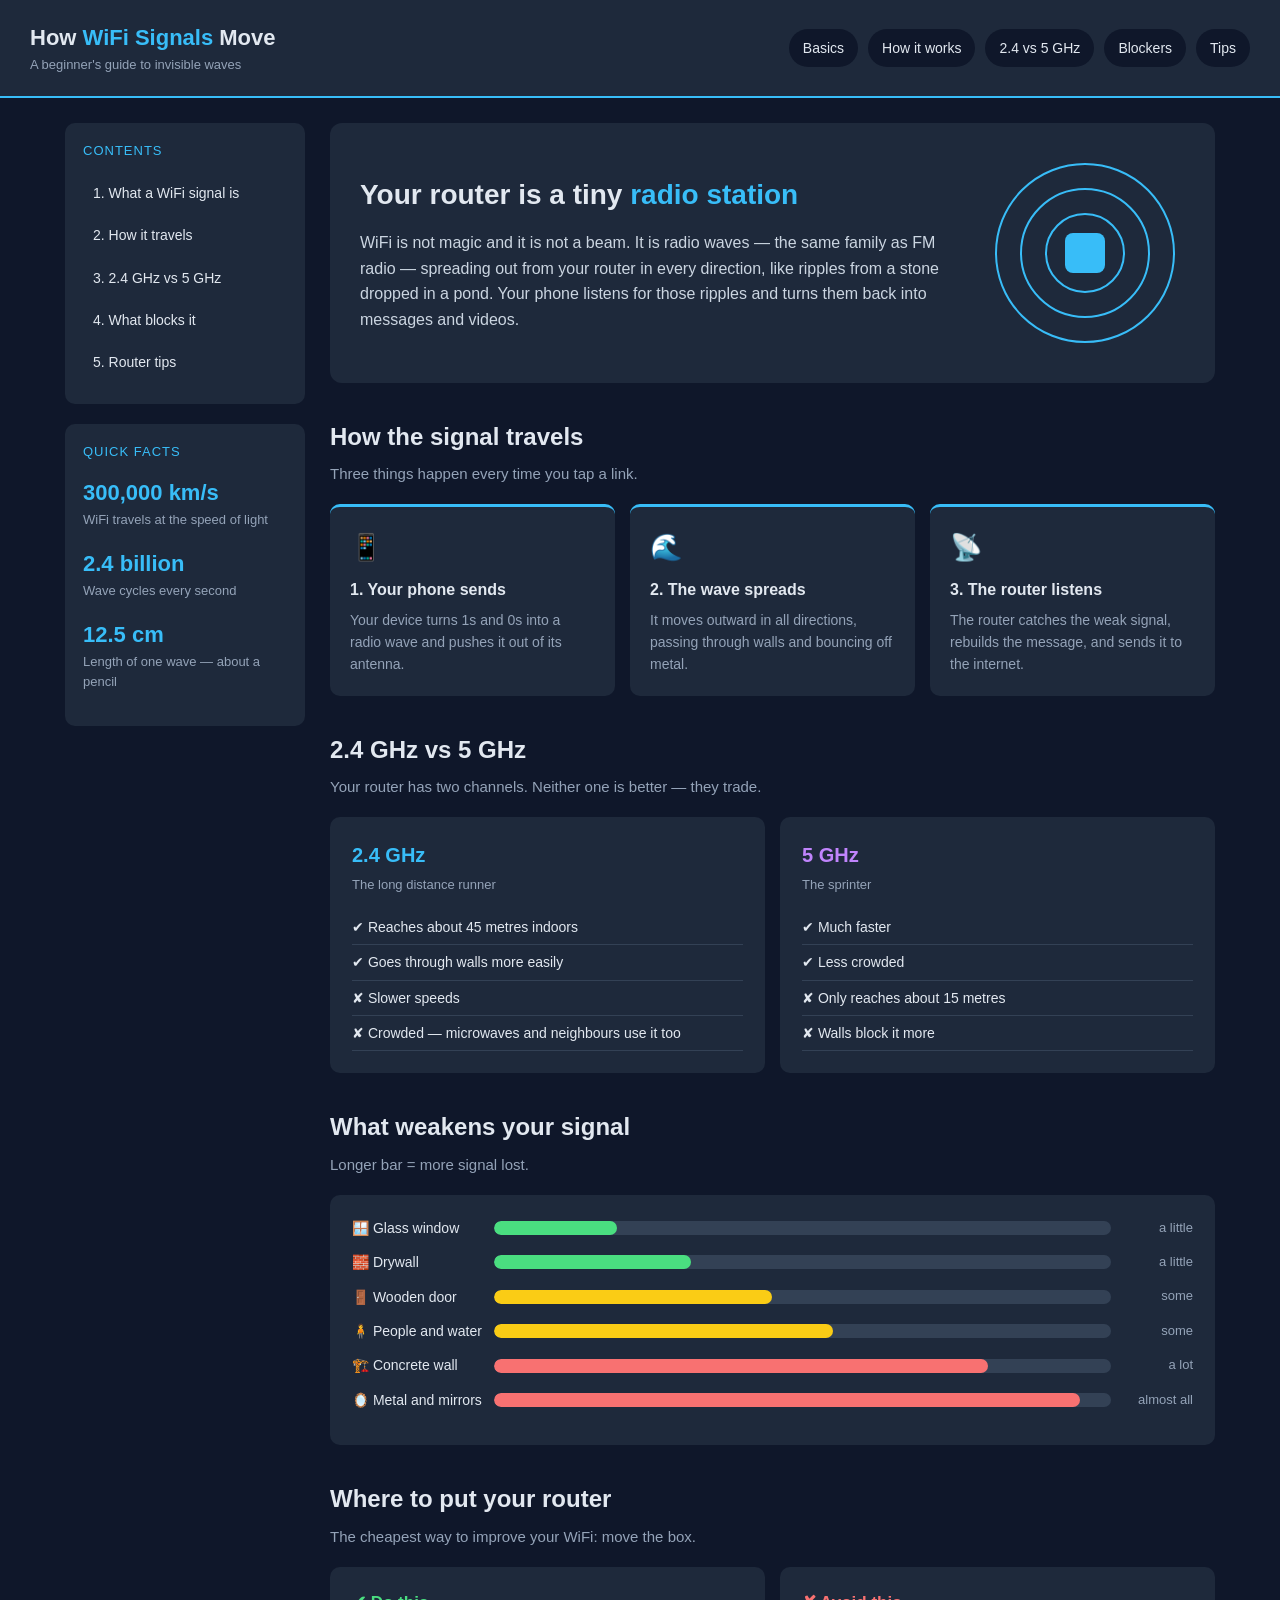
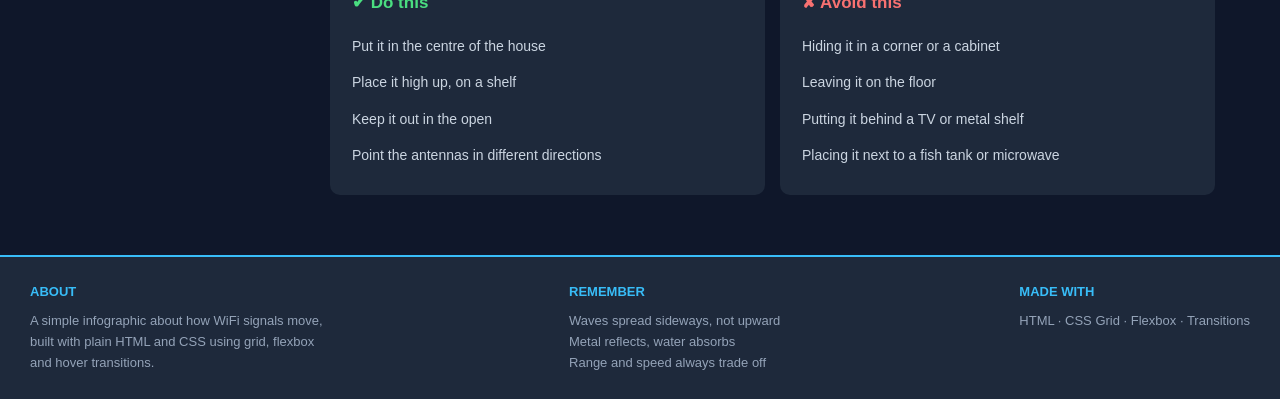
==== debugpractice/debugwebsite.html @ e004a76a "Renamed some files" ====
<!DOCTYPE html>
<html lang="en">
<head>
<meta charset="UTF-8">
<meta name="viewport" content="width=device-width, initial-scale=1.0">
<title>How WiFi Signals Move — Debug Practice</title>

<link rel="stylesheet" href="style.css">
</head>

<body>

<!-- ============ HEADER ============ -->
<header class="header">

  <div>
    <div class="logo">How <span>WiFi Signals</span> Move</div>
    <div class="tagline">A beginner's guide to invisible waves</div>
  </div>

  <nav class="nav-links">
    <a href="#basics">Basics</a>
    <a href="#steps">How it works</a>
    <a href="#bands">2.4 vs 5 GHz</a>
    <a href="#blockers">Blockers</a>
    <a href="#tips">Tips</a>
  </nav>

</header>


<!-- ============ SIDEBAR + MAIN ============ -->
<div class="layout">

  <!-- ---- SIDEBAR ---- -->
  <aside>

    <div class="sidebar-box">
      <div class="sidebar-title">Contents</div>
      <ul>
        <li>1. What a WiFi signal is</li>
        <li>2. How it travels</li>
        <li>3. 2.4 GHz vs 5 GHz</li>
        <li>4. What blocks it</li>
        <li>5. Router tips</li>
      </ul>
    </div>

    <div class="sidebar-box">
      <div class="sidebar-title">Quick facts</div>

      <div class="fact">
        <div class="fact-number">300,000 km/s</div>
        <div class="fact-text">WiFi travels at the speed of light</div>
      </div>

      <div class="fact">
        <div class="fact-number">2.4 billion</div>
        <div class="fact-text">Wave cycles every second</div>
      </div>

      <div class="fact">
        <div class="fact-number">12.5 cm</div>
        <div class="fact-text">Length of one wave — about a pencil</div>
      </div>
    </div>

  </aside>


  <!-- ---- MAIN ---- -->
  <main>

    <!-- INTRO -->
    <section class="section" id="basics">
      <div class="intro">

        <div class="intro-text">
          <h1>Your router is a tiny <span>radio station</span></h1>
          <p>
            WiFi is not magic and it is not a beam. It is radio waves — the same
            family as FM radio — spreading out from your router in every direction,
            like ripples from a stone dropped in a pond. Your phone listens for
            those ripples and turns them back into messages and videos.
          </p>
        </div>

        <div class="router-picture">
          <div class="circle circle-1"></div>
          <div class="circle circle-2"></div>
          <div class="circle circle-3"></div>
          <div class="router-box"></div>
        </div>

      </div>
    </section>


    <!-- STEPS -->
    <section class="section" id="steps">
      <h2>How the signal travels</h2>
      <p class="section-subtitle">Three things happen every time you tap a link.</p>

      <div class="cards">

        <div class="card">
          <div class="card-icon">📱</div>
          <h3>1. Your phone sends</h3>
          <p>Your device turns 1s and 0s into a radio wave and pushes it out of its antenna.</p>
        </div>

        <div class="card">
          <div class="card-icon">🌊</div>
          <h3>2. The wave spreads</h3>
          <p>It moves outward in all directions, passing through walls and bouncing off metal.</p>
        </div>

        <div class="card">
          <div class="card-icon">📡</div>
          <h3>3. The router listens</h3>
          <p>The router catches the weak signal, rebuilds the message, and sends it to the internet.</p>
        </div>

      </div>
    </section>


    <!-- BANDS -->
    <section class="section" id="bands">
      <h2>2.4 GHz vs 5 GHz</h2>
      <p class="section-subtitle">Your router has two channels. Neither one is better — they trade.</p>

      <div class="compare">

        <div class="compare-box blue">
          <h3>2.4 GHz</h3>
          <div class="label">The long distance runner</div>
          <ul>
            <li>✔ Reaches about 45 metres indoors</li>
            <li>✔ Goes through walls more easily</li>
            <li>✘ Slower speeds</li>
            <li>✘ Crowded — microwaves and neighbours use it too</li>
          </ul>
        </div>

        <div class="compare-box purple">
          <h3>5 GHz</h3>
          <div class="label">The sprinter</div>
          <ul>
            <li>✔ Much faster</li>
            <li>✔ Less crowded</li>
            <li>✘ Only reaches about 15 metres</li>
            <li>✘ Walls block it more</li>
          </ul>
        </div>

      </div>
    </section>


    <!-- BLOCKERS -->
    <section class="section" id="blockers">
      <h2>What weakens your signal</h2>
      <p class="section-subtitle">Longer bar = more signal lost.</p>

      <div class="bars">

        <div class="bar-row">
          <div class="bar-label">🪟 Glass window</div>
          <div class="bar-track">
            <div class="bar-fill good" style="width: 20%"></div>
          </div>
          <div class="bar-value">a little</div>
        </div>

        <div class="bar-row">
          <div class="bar-label">🧱 Drywall</div>
          <div class="bar-track">
            <div class="bar-fill good" style="width: 32%"></div>
          </div>
          <div class="bar-value">a little</div>
        </div>

        <div class="bar-row">
          <div class="bar-label">🚪 Wooden door</div>
          <div class="bar-track">
            <div class="bar-fill medium" style="width: 45%"></div>
          </div>
          <div class="bar-value">some</div>
        </div>

        <div class="bar-row">
          <div class="bar-label">🧍 People and water</div>
          <div class="bar-track">
            <div class="bar-fill medium" style="width: 55%"></div>
          </div>
          <div class="bar-value">some</div>
        </div>

        <div class="bar-row">
          <div class="bar-label">🏗️ Concrete wall</div>
          <div class="bar-track">
            <div class="bar-fill bad" style="width: 80%"></div>
          </div>
          <div class="bar-value">a lot</div>
        </div>

        <div class="bar-row">
          <div class="bar-label">🪞 Metal and mirrors</div>
          <div class="bar-track">
            <div class="bar-fill bad" style="width: 95%"></div>
          </div>
          <div class="bar-value">almost all</div>
        </div>

      </div>
    </section>


    <!-- TIPS -->
    <section class="section" id="tips">
      <h2>Where to put your router</h2>
      <p class="section-subtitle">The cheapest way to improve your WiFi: move the box.</p>

      <div class="tips">

        <div class="tip-box do">
          <h3>✔ Do this</h3>
          <ul>
            <li>Put it in the centre of the house</li>
            <li>Place it high up, on a shelf</li>
            <li>Keep it out in the open</li>
            <li>Point the antennas in different directions</li>
          </ul>
        </div>

        <div class="tip-box avoid">
          <h3>✘ Avoid this</h3>
          <ul>
            <li>Hiding it in a corner or a cabinet</li>
            <li>Leaving it on the floor</li>
            <li>Putting it behind a TV or metal shelf</li>
            <li>Placing it next to a fish tank or microwave</li>
          </ul>
        </div>

      </div>
    </section>

  </main>

</div>


<!-- ============ FOOTER ============ -->
<footer class="footer">

  <div class="footer-column">
    <h4>About</h4>
    <p>
      A simple infographic about how WiFi signals move, built with plain
      HTML and CSS using grid, flexbox and hover transitions.
    </p>
  </div>

  <div class="footer-column">
    <h4>Remember</h4>
    <ul>
      <li>Waves spread sideways, not upward</li>
      <li>Metal reflects, water absorbs</li>
      <li>Range and speed always trade off</li>
    </ul>
  </div>

  <div class="footer-column">
    <h4>Made with</h4>
    <p>HTML · CSS Grid · Flexbox · Transitions</p>
  </div>

</footer>

</body>
</html>
---- debugpractice/style.css ----
/* =========================================================
   1. BASIC SETUP
   ========================================================= */

* {
  margin: 0;
  padding: 0;
  box-sizing: border-box;
}

body {
  font-family: Arial, Helvetica, sans-serif;
  background-color: #0f172a;
  color: #e2e8f0;
  line-height: 1.6;
}

ul {
  list-style: none;
}

a {
  text-decoration: none;
  color: #e2e8f0;
}
html{
  scroll-behavior: smooth;
}

/* =========================================================
   2. HEADER
   ========================================================= */

.header {
  display: flex;
  background-color: #1e293b;
  border-bottom: 2px solid #38bdf8;
  padding: 20px 30px;
  justify-content: space-between;
  align-items: center;
  
  gap: 15px;
}

.logo {
  font-size: 22px;
  font-weight: bold;
}

.logo span {
  color: #38bdf8;
}

.tagline {
  font-size: 13px;
  color: #94a3b8;
}

.nav-links {
  display: flex;
  gap: 10px;
  flex-wrap: wrap;
}

.nav-links a {
  padding: 8px 14px;
  border-radius: 20px;
  font-size: 14px;
  background-color: #0f172a;
  transition: background-color 0.3s, color 0.3s;
}

.nav-links a:hover {
  background-color: #38bdf8;
  color: #0f172a;
}


/* =========================================================
   3. PAGE LAYOUT
   ========================================================= */

.layout {
  display: grid;
  gap: 25px;
  max-width: 1200px;
  margin: 0 auto;
  padding: 25px;
  grid-template-columns: 240px 1fr;
}


/* =========================================================
   4. SIDEBAR
   ========================================================= */

.sidebar-box {
  background-color: #1e293b;
  border-radius: 10px;
  padding: 18px;
  margin-bottom: 20px;
}

.sidebar-title {
  font-size: 13px;
  color: #38bdf8;
  text-transform: uppercase;
  letter-spacing: 1px;
  margin-bottom: 12px;
}

.sidebar-box li {
  padding: 8px 10px;
  border-radius: 6px;
  font-size: 14px;
  margin-bottom: 4px;
  transition: background-color 0.3s;
}

.sidebar-box li:hover {
  background-color: #334155;
}

.fact {
  margin-bottom: 15px;
}

.fact-number {
  font-size: 22px;
  font-weight: bold;
  color: #38bdf8;
}

.fact-text {
  font-size: 13px;
  color: #94a3b8;
}


/* =========================================================
   5. MAIN CONTENT
   ========================================================= */

.section {
  margin-bottom: 35px;
}

.section h2 {
  font-size: 24px;
  margin-bottom: 6px;
}

.section-subtitle {
  color: #94a3b8;
  font-size: 15px;
  margin-bottom: 18px;
}

/* --- intro --- */
.intro {
  background-color: #1e293b;
  border-radius: 12px;
  padding: 30px;
  display: flex;
  align-items: center;
  gap: 30px;

}

.intro-text {
  flex: 1;
}

.intro-text h1 {
  font-size: 28px;
  margin-bottom: 12px;
}

.intro-text h1 span {
  color: #38bdf8;
}

.intro-text p {
  color: #cbd5e1;
}

/* --- router drawing --- */
.router-picture {
  width: 200px;
  height: 200px;
  position: relative;
}

.circle {
  position: absolute;
  border: 2px solid #38bdf8;
  border-radius: 50%;
  animation: fade 3s infinite;
}

.circle-1 {
  width: 80px;
  height: 80px;
  top: 60px;
  left: 60px;
  animation-delay: 0s;
}

.circle-2 {
  width: 130px;
  height: 130px;
  top: 35px;
  left: 35px;
  animation-delay: 0.5s;
}

.circle-3 {
  width: 180px;
  height: 180px;
  top: 10px;
  left: 10px;
  animation-delay: 1s;
}

@keyframes fade {
  0%   { opacity: 0.2; }
  50%  { opacity: 1; }
  100% { opacity: 0.2; }
}

.router-box {
  position: absolute;
  top: 80px;
  left: 80px;
  width: 40px;
  height: 40px;
  background-color: #38bdf8;
  border-radius: 8px;
}

/* --- step cards --- */
.cards {
  display: grid;
  grid-template-columns: repeat(3, 1fr);
  gap: 15px;
}

.card {
  background-color: #1e293b;
  border-radius: 10px;
  padding: 20px;
  border-top: 3px solid #38bdf8;
  transition: background-color 0.3s;
}

.card:hover {
  background-color: #334155;
}

.card-icon {
  font-size: 26px;
  margin-bottom: 8px;
}

.card h3 {
  font-size: 16px;
  margin-bottom: 6px;
}

.card p {
  font-size: 14px;
  color: #94a3b8;
}

/* --- comparison boxes --- */
.compare {
  display: grid;
  grid-template-columns: 1fr 1fr;
  gap: 15px;
}

.compare-box {
  background-color: #1e293b;
  border-radius: 10px;
  padding: 22px;
}

.compare-box h3 {
  font-size: 20px;
  margin-bottom: 4px;
}

.compare-box .label {
  font-size: 13px;
  color: #94a3b8;
  margin-bottom: 14px;
}

.compare-box li {
  font-size: 14px;
  padding: 6px 0;
  border-bottom: 1px solid #334155;
}

.blue h3   { color: #38bdf8; }
.purple h3 { color: #c084fc; }

/* --- signal loss bars --- */
.bars {
  background-color: #1e293b;
  border-radius: 10px;
  padding: 22px;
}

.bar-row {
  display: flex;
  align-items: center;
  gap: 12px;
  margin-bottom: 12px;
}

.bar-label {
  width: 130px;
  font-size: 14px;
}

.bar-track {
  flex: 1;
  height: 14px;
  background-color: #334155;
  border-radius: 7px;
  overflow: hidden;
}

.bar-fill {
  height: 100%;
  border-radius: 7px;
  background-color: #38bdf8;
}

.good   { background-color: #4ade80; }
.medium { background-color: #facc15; }
.bad    { background-color: #f87171; }

.bar-value {
  width: 70px;
  font-size: 13px;
  color: #94a3b8;
  text-align: right;
}

/* --- tips --- */
.tips {
  display: grid;
  grid-template-columns: 1fr 1fr;
  gap: 15px;
}

.tip-box {
  background-color: #1e293b;
  border-radius: 10px;
  padding: 22px;
}

.tip-box h3 {
  font-size: 17px;
  margin-bottom: 12px;
}

.tip-box li {
  font-size: 14px;
  padding: 7px 0;
  color: #cbd5e1;
}

.do h3    { color: #4ade80; }
.avoid h3 { color: #f87171; }


/* =========================================================
   6. FOOTER
   ========================================================= */

.footer {
  background-color: #1e293b;
  border-top: 2px solid #38bdf8;
  padding: 25px 30px;
  display: flex;
  justify-content: space-between;
  flex-wrap: wrap;
  gap: 20px;
}

.footer h4 {
  font-size: 13px;
  color: #38bdf8;
  text-transform: uppercase;
  margin-bottom: 8px;
}

.footer p,
.footer li {
  font-size: 13px;
  color: #94a3b8;
}

.footer-column {
  max-width: 300px;
}


/* =========================================================
   7. MOBILE
   ========================================================= */

@media (max-width: 800px) {

  .layout {
    grid-template-columns: 1fr;
  }

  .cards {
    grid-template-columns: 1fr;
  }

  .compare {
    grid-template-columns: 1fr;
  }
}
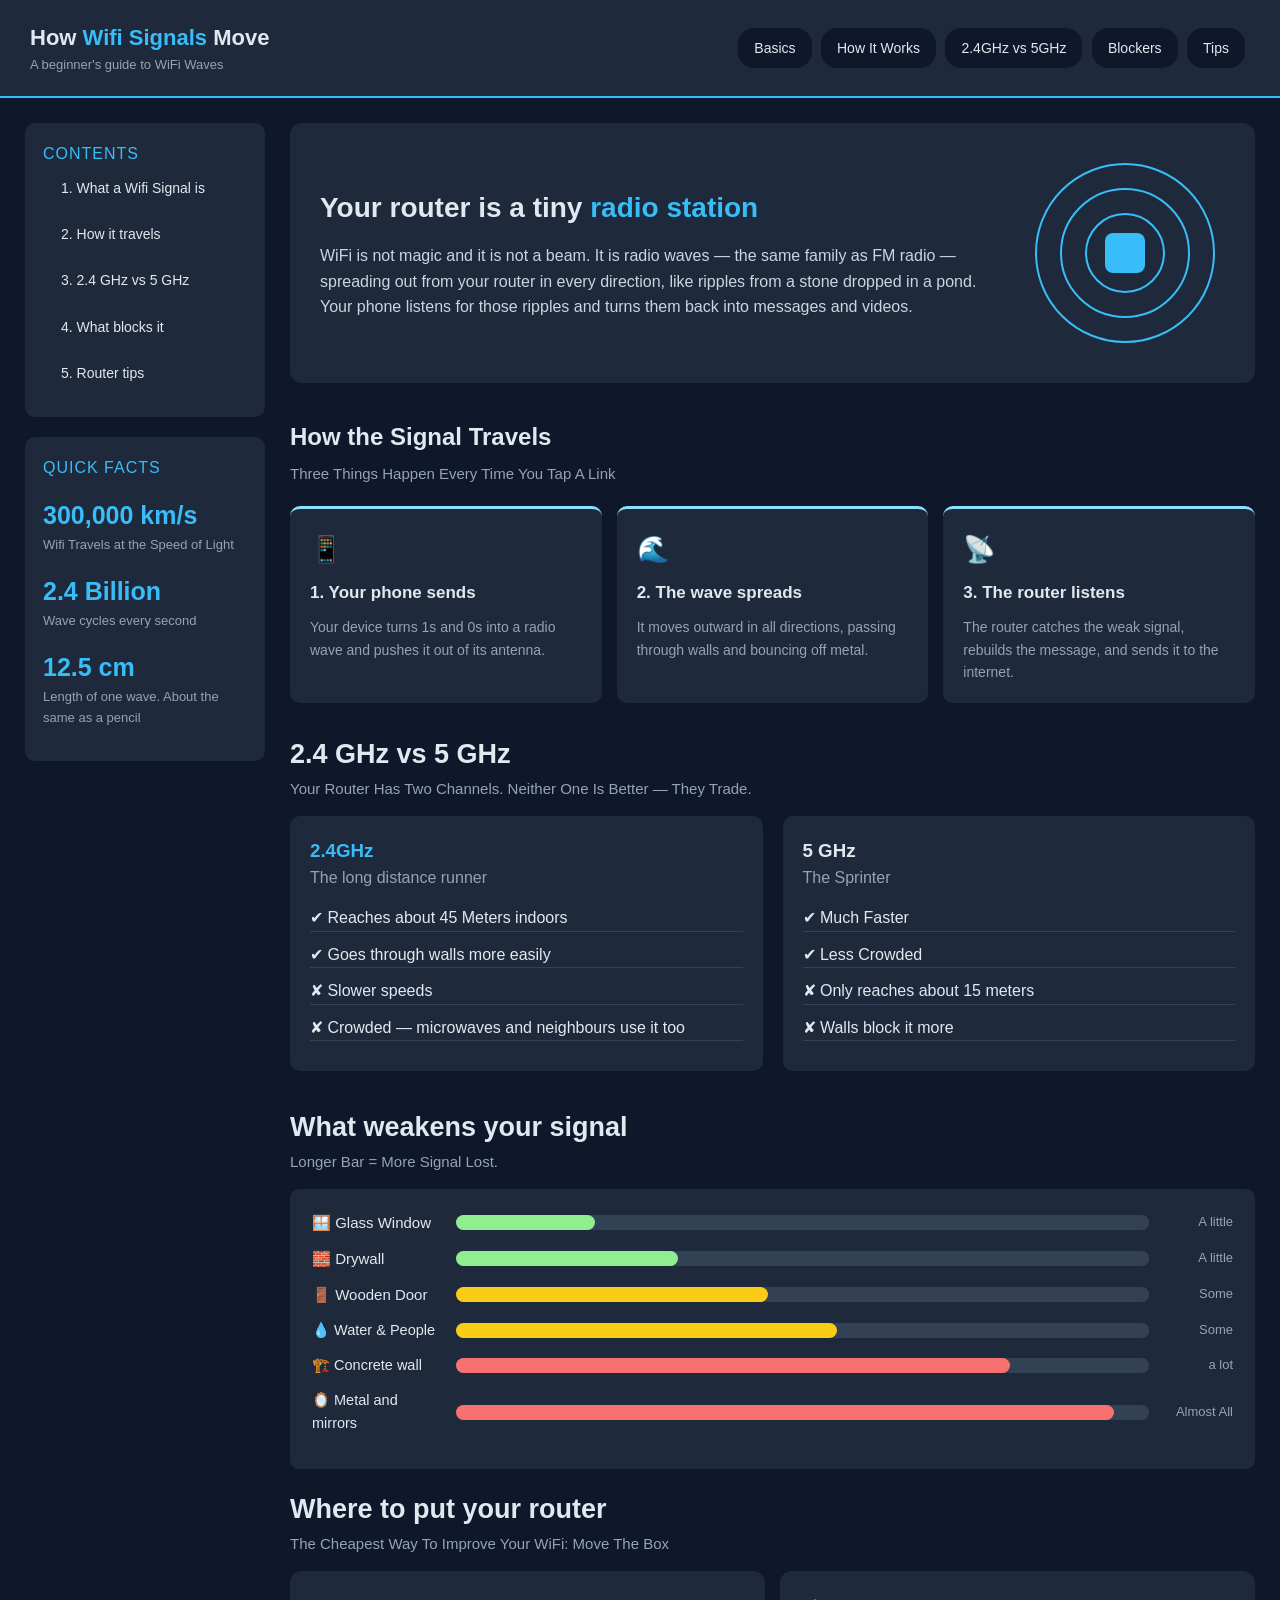
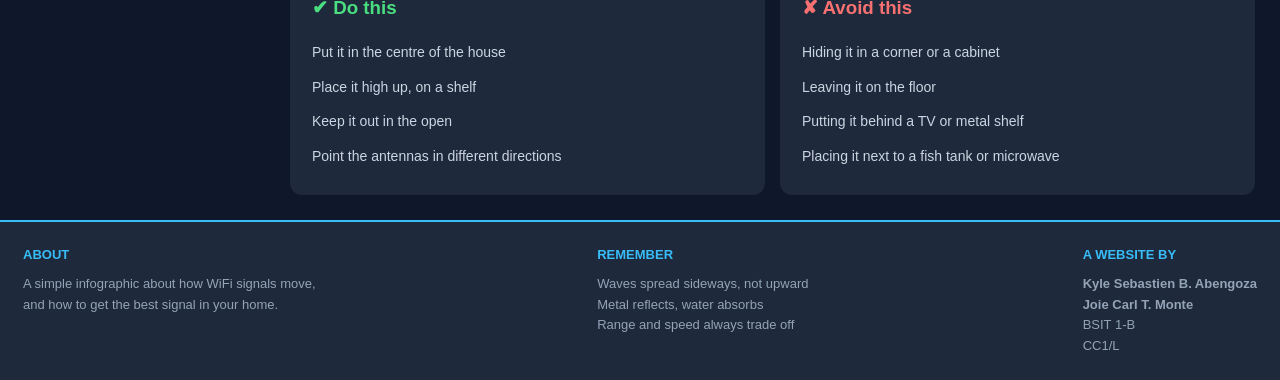
==== commit 5d1f72a2: "practices" ====
--- a/debugpractice/debugwebsite.html
+++ b/debugpractice/debugwebsite.html
@@ -1,283 +1,246 @@
 <!DOCTYPE html>
-<html lang="en">
-<head>
-<meta charset="UTF-8">
-<meta name="viewport" content="width=device-width, initial-scale=1.0">
-<title>How WiFi Signals Move — Debug Practice</title>
-
-<link rel="stylesheet" href="style.css">
-</head>
-
-<body>
-
-<!-- ============ HEADER ============ -->
-<header class="header">
-
-  <div>
-    <div class="logo">How <span>WiFi Signals</span> Move</div>
-    <div class="tagline">A beginner's guide to invisible waves</div>
-  </div>
-
-  <nav class="nav-links">
-    <a href="#basics">Basics</a>
-    <a href="#steps">How it works</a>
-    <a href="#bands">2.4 vs 5 GHz</a>
-    <a href="#blockers">Blockers</a>
-    <a href="#tips">Tips</a>
-  </nav>
-
-</header>
-
-
-<!-- ============ SIDEBAR + MAIN ============ -->
-<div class="layout">
-
-  <!-- ---- SIDEBAR ---- -->
-  <aside>
-
-    <div class="sidebar-box">
-      <div class="sidebar-title">Contents</div>
-      <ul>
-        <li>1. What a WiFi signal is</li>
-        <li>2. How it travels</li>
-        <li>3. 2.4 GHz vs 5 GHz</li>
-        <li>4. What blocks it</li>
-        <li>5. Router tips</li>
-      </ul>
-    </div>
-
-    <div class="sidebar-box">
-      <div class="sidebar-title">Quick facts</div>
-
-      <div class="fact">
-        <div class="fact-number">300,000 km/s</div>
-        <div class="fact-text">WiFi travels at the speed of light</div>
-      </div>
-
-      <div class="fact">
-        <div class="fact-number">2.4 billion</div>
-        <div class="fact-text">Wave cycles every second</div>
-      </div>
-
-      <div class="fact">
-        <div class="fact-number">12.5 cm</div>
-        <div class="fact-text">Length of one wave — about a pencil</div>
-      </div>
-    </div>
-
-  </aside>
-
-
-  <!-- ---- MAIN ---- -->
-  <main>
-
-    <!-- INTRO -->
-    <section class="section" id="basics">
-      <div class="intro">
-
-        <div class="intro-text">
-          <h1>Your router is a tiny <span>radio station</span></h1>
-          <p>
-            WiFi is not magic and it is not a beam. It is radio waves — the same
-            family as FM radio — spreading out from your router in every direction,
-            like ripples from a stone dropped in a pond. Your phone listens for
-            those ripples and turns them back into messages and videos.
-          </p>
-        </div>
-
-        <div class="router-picture">
-          <div class="circle circle-1"></div>
-          <div class="circle circle-2"></div>
-          <div class="circle circle-3"></div>
-          <div class="router-box"></div>
-        </div>
-
-      </div>
-    </section>
-
-
-    <!-- STEPS -->
-    <section class="section" id="steps">
-      <h2>How the signal travels</h2>
-      <p class="section-subtitle">Three things happen every time you tap a link.</p>
-
-      <div class="cards">
-
-        <div class="card">
-          <div class="card-icon">📱</div>
-          <h3>1. Your phone sends</h3>
-          <p>Your device turns 1s and 0s into a radio wave and pushes it out of its antenna.</p>
-        </div>
-
-        <div class="card">
-          <div class="card-icon">🌊</div>
-          <h3>2. The wave spreads</h3>
-          <p>It moves outward in all directions, passing through walls and bouncing off metal.</p>
-        </div>
-
-        <div class="card">
-          <div class="card-icon">📡</div>
-          <h3>3. The router listens</h3>
-          <p>The router catches the weak signal, rebuilds the message, and sends it to the internet.</p>
-        </div>
-
-      </div>
-    </section>
-
-
-    <!-- BANDS -->
-    <section class="section" id="bands">
-      <h2>2.4 GHz vs 5 GHz</h2>
-      <p class="section-subtitle">Your router has two channels. Neither one is better — they trade.</p>
-
-      <div class="compare">
-
-        <div class="compare-box blue">
-          <h3>2.4 GHz</h3>
-          <div class="label">The long distance runner</div>
+<html>
+  <head>
+    <meta charset="UTF-8">
+    <meta name="viewport" content="width=device-width, initial-scale=1.0">
+    <title>Kyle</title>
+    <link rel="stylesheet" href="debugwebsite.css">
+  </head>
+  <body>
+    <header class="header">
+      <div>
+        <div class="logo">How <span>Wifi Signals</span> Move</div>
+        <div class="undertext">A beginner's guide to WiFi Waves</div>
+      </div>
+      <nav class="navlinks">
+        <a href="#basics">Basics</a>
+        <a href="#card">How It Works</a>
+        <a href="#2G">2.4GHz vs 5GHz</a>
+        <a href="#graph">Blockers</a>
+        <a href="#tips">Tips</a>
+      </nav>
+    </header>
+
+    <div class="layout">
+      <aside>
+        <div class="side-box">
+          <div class="sidebar-title">Contents</div>
           <ul>
-            <li>✔ Reaches about 45 metres indoors</li>
-            <li>✔ Goes through walls more easily</li>
-            <li>✘ Slower speeds</li>
-            <li>✘ Crowded — microwaves and neighbours use it too</li>
+            <li>1. What a Wifi Signal is</li>
+            <li>2. How it travels</li>
+            <li>3. 2.4 GHz vs 5 GHz</li>
+            <li>4. What blocks it</li>
+            <li>5. Router tips</li>
           </ul>
         </div>
 
-        <div class="compare-box purple">
-          <h3>5 GHz</h3>
-          <div class="label">The sprinter</div>
-          <ul>
-            <li>✔ Much faster</li>
-            <li>✔ Less crowded</li>
-            <li>✘ Only reaches about 15 metres</li>
-            <li>✘ Walls block it more</li>
-          </ul>
+        <div class="side-box">
+          <div class="sidebar-title2">Quick Facts</div>
+
+          <div class="info-box">
+            <div class="info-no">300,000 km/s</div>
+            <div class="info-text">Wifi Travels at the Speed of Light</div>
+          </div>
+
+          <div class="info-box">
+            <div class="info-no">2.4 Billion</div>
+            <div class="info-text">Wave cycles every second</div>
+          </div>
+
+          <div class="info-box">
+            <div class="info-no">12.5 cm</div>
+            <div class="info-text">Length of one wave. About the same as a pencil</div>
+          </div>
         </div>
-
-      </div>
-    </section>
-
-
-    <!-- BLOCKERS -->
-    <section class="section" id="blockers">
-      <h2>What weakens your signal</h2>
-      <p class="section-subtitle">Longer bar = more signal lost.</p>
-
-      <div class="bars">
-
-        <div class="bar-row">
-          <div class="bar-label">🪟 Glass window</div>
-          <div class="bar-track">
-            <div class="bar-fill good" style="width: 20%"></div>
-          </div>
-          <div class="bar-value">a little</div>
-        </div>
-
-        <div class="bar-row">
-          <div class="bar-label">🧱 Drywall</div>
-          <div class="bar-track">
-            <div class="bar-fill good" style="width: 32%"></div>
-          </div>
-          <div class="bar-value">a little</div>
-        </div>
-
-        <div class="bar-row">
-          <div class="bar-label">🚪 Wooden door</div>
-          <div class="bar-track">
-            <div class="bar-fill medium" style="width: 45%"></div>
-          </div>
-          <div class="bar-value">some</div>
-        </div>
-
-        <div class="bar-row">
-          <div class="bar-label">🧍 People and water</div>
-          <div class="bar-track">
-            <div class="bar-fill medium" style="width: 55%"></div>
-          </div>
-          <div class="bar-value">some</div>
-        </div>
-
-        <div class="bar-row">
-          <div class="bar-label">🏗️ Concrete wall</div>
-          <div class="bar-track">
-            <div class="bar-fill bad" style="width: 80%"></div>
-          </div>
-          <div class="bar-value">a lot</div>
-        </div>
-
-        <div class="bar-row">
-          <div class="bar-label">🪞 Metal and mirrors</div>
-          <div class="bar-track">
-            <div class="bar-fill bad" style="width: 95%"></div>
-          </div>
-          <div class="bar-value">almost all</div>
-        </div>
-
-      </div>
-    </section>
-
-
-    <!-- TIPS -->
-    <section class="section" id="tips">
-      <h2>Where to put your router</h2>
-      <p class="section-subtitle">The cheapest way to improve your WiFi: move the box.</p>
-
-      <div class="tips">
-
-        <div class="tip-box do">
-          <h3>✔ Do this</h3>
-          <ul>
-            <li>Put it in the centre of the house</li>
-            <li>Place it high up, on a shelf</li>
-            <li>Keep it out in the open</li>
-            <li>Point the antennas in different directions</li>
-          </ul>
-        </div>
-
-        <div class="tip-box avoid">
-          <h3>✘ Avoid this</h3>
-          <ul>
-            <li>Hiding it in a corner or a cabinet</li>
-            <li>Leaving it on the floor</li>
-            <li>Putting it behind a TV or metal shelf</li>
-            <li>Placing it next to a fish tank or microwave</li>
-          </ul>
-        </div>
-
-      </div>
-    </section>
-
-  </main>
-
-</div>
-
-
-<!-- ============ FOOTER ============ -->
-<footer class="footer">
-
-  <div class="footer-column">
-    <h4>About</h4>
-    <p>
-      A simple infographic about how WiFi signals move, built with plain
-      HTML and CSS using grid, flexbox and hover transitions.
-    </p>
-  </div>
-
-  <div class="footer-column">
-    <h4>Remember</h4>
-    <ul>
-      <li>Waves spread sideways, not upward</li>
-      <li>Metal reflects, water absorbs</li>
-      <li>Range and speed always trade off</li>
-    </ul>
-  </div>
-
-  <div class="footer-column">
-    <h4>Made with</h4>
-    <p>HTML · CSS Grid · Flexbox · Transitions</p>
-  </div>
-
-</footer>
-
-</body>
-</html>
+      </aside>
+
+      <main>
+        <section class="section" id="basics">
+          <div class="intro">
+            <div class="intro-text">
+              <h1>Your router is a tiny <span>radio station</span></h1>
+              <p>
+                WiFi is not magic and it is not a beam. It is radio waves — the same family as FM radio — spreading out from your router in every direction, like ripples from a stone dropped in a pond. Your phone listens for those ripples and turns them back into messages and videos.
+              </p>
+            </div>
+
+            <div class="router-picture">
+              <div class="circle circle-1"></div>
+              <div class="circle circle-2"></div>
+              <div class="circle circle-3"></div>
+              <div class="router-box"></div>
+            </div>
+          </div>
+        </section>
+
+        <section id="card">
+          <h2 class="signal">How the Signal Travels</h2>
+          <p class="section-sub">Three things happen every time you tap a link</p>
+
+          <div class="cardholder">
+            <div class="card">
+              <div class="card-icon">📱</div>
+              <h3>1. Your phone sends</h3>
+              <p class="card-info">
+                Your device turns 1s and 0s into a radio wave and pushes it out of its antenna.
+              </p>
+            </div>
+
+            <div class="card">
+              <div class="card-icon">🌊</div>
+              <h3>2. The wave spreads</h3>
+              <p class="card-info">
+                It moves outward in all directions, passing through walls and bouncing off metal.
+              </p>
+            </div>
+
+            <div class="card">
+              <div class="card-icon">📡</div>
+              <h3>3. The router listens</h3>
+              <p class="card-info">
+                The router catches the weak signal, rebuilds the message, and sends it to the internet.
+              </p>
+            </div>
+          </div>
+        </section>
+
+        <section class="section" id="2G">
+          <h1 class="vs">2.4 GHz vs 5 GHz</h1>
+          <p class="section-sub">
+            Your router has two channels. Neither one is better — they trade.
+          </p>
+          <div class="container-hz" id="bands">
+            <div class="boxes blue">
+              <h3>2.4GHz</h3>
+              <p class="box-sub">The long distance runner</p>
+              <ul>
+                <li>✔ Reaches about 45 Meters indoors</li>
+                <li>✔ Goes through walls more easily</li>
+                <li>✘ Slower speeds</li>
+                <li>✘ Crowded — microwaves and neighbours use it too</li>
+              </ul>
+            </div>
+
+            <div class="boxes next">
+              <h3>5 GHz</h3>
+              <p class="box-sub">The Sprinter</p>
+              <ul>
+                <li>✔ Much Faster</li>
+                <li>✔ Less Crowded</li>
+                <li>✘ Only reaches about 15 meters</li>
+                <li>✘ Walls block it more</li>
+              </ul>
+            </div>
+          </div>
+        </section>
+
+        <section id="graph">
+          <h1 class="section-info">What weakens your signal</h1>
+          <p class="section-sub">Longer bar = more signal lost.</p>
+		  
+          <div class="bars">
+            <div class="bar-row">
+              <div class="bar-label">🪟 Glass Window</div>
+              <div class="bar-track">
+                <div class="bar-fill good" style="width: 20%;"></div>
+              </div>
+              <div class="bar-value">A little</div>
+            </div>
+
+            <div class="bar-row">
+              <div class="bar-label">🧱 Drywall</div>
+              <div class="bar-track">
+                <div class="bar-fill good" style="width: 32%;"></div>
+              </div>
+              <div class="bar-value">A little</div>
+            </div>
+
+            <div class="bar-row">
+              <div class="bar-label">🚪 Wooden Door</div>
+              <div class="bar-track">
+                <div class="bar-fill medium" style="width: 45%;"></div>
+              </div>
+              <div class="bar-value">Some</div>
+            </div>
+
+            <div class="bar-row">
+              <div class="bar-label water">💧 Water & People</div>
+              <div class="bar-track">
+                <div class="bar-fill medium" style="width: 55%;"></div>
+              </div>
+              <div class="bar-value">Some</div>
+            </div>
+
+            <div class="bar-row">
+              <div class="bar-label water">🏗️ Concrete wall</div>
+              <div class="bar-track">
+                <div class="bar-fill bad" style="width: 80%;"></div>
+              </div>
+              <div class="bar-value">a lot</div>
+            </div>
+
+            <div class="bar-row">
+              <div class="bar-label water">🪞 Metal and mirrors</div>
+              <div class="bar-track">
+                <div class="bar-fill bad" style="width: 95%;"></div>
+              </div>
+              <div class="bar-value">Almost All</div>
+            </div>
+          </div>
+        </section>
+
+        <section id="tips">
+          <h1 style="font-size: 27px;">Where to put your router</h1>
+          <p class="section-sub">The cheapest way to improve your WiFi: move the box</p>
+          <div class="tips-box">
+            <div class="do-this check">
+              <h3>✔ Do this</h3>
+              <ul>
+                <li>Put it in the centre of the house</li>
+                <li>Place it high up, on a shelf</li>
+                <li>Keep it out in the open</li>
+                <li>Point the antennas in different directions</li>
+              </ul>
+            </div>
+
+            <div class="do-this wrong">
+              <h3>✘ Avoid this</h3>
+              <ul>
+                <li>Hiding it in a corner or a cabinet</li>
+                <li>Leaving it on the floor</li>
+                <li>Putting it behind a TV or metal shelf</li>
+                <li>Placing it next to a fish tank or microwave</li>
+              </ul>
+            </div>
+          </div>
+        </section>
+      </main>
+    </div>
+
+    <footer class="footer">
+      <div class="footer-column">
+        <h4>ABOUT</h4>
+        <p>A simple infographic about how WiFi signals move, and how to get the best signal in your home.</p>
+      </div>
+
+      <div class="footer-column">
+        <h4>REMEMBER</h4>
+        <ul>
+          <li>Waves spread sideways, not upward</li>
+          <li>Metal reflects, water absorbs</li>
+          <li>Range and speed always trade off</li>
+        </ul>
+      </div>
+
+      <div class="footer-column">
+        <h4>A WEBSITE BY</h4>
+        <ul>
+          <li><strong>Kyle Sebastien B. Abengoza</strong></li>
+          <li><strong>Joie Carl T. Monte</strong></li>
+          <li>BSIT 1-B</li>
+          <li>CC1/L</li>
+        </ul>
+      </div>
+    </footer>
+  </body>
+</html>
--- a/debugpractice/debugwebsite.css
+++ b/debugpractice/debugwebsite.css
@@ -0,0 +1,383 @@
+ /*GENERAL CSS GENERAL CSS GENERAL CSS*/
+
+ *{
+   margin: 0;
+   padding: 0;
+   box-sizing: border-box;
+ }
+ html{
+  scroll-behavior: smooth;
+ }
+ body{
+   line-height: 1.6;
+   color: #e2e8f0;
+   background-color: #0f172a;
+   font-family: Arial, Helvetica, sans-serif;
+ }
+ a{
+   color:  #e2e8f0;
+   text-decoration: none;
+ }
+ ul{
+  list-style: none;
+ }
+ .layout{
+  display: grid;
+  grid-template-columns: 240px 1fr;
+  padding: 25px;
+  gap: 25px;
+  }
+
+
+/* HEADER CSS HEADER CSS HEADER CSS */
+
+ .header{
+   display: flex;
+   background-color: #1e293b;
+   border-bottom: 2px solid #38bdf8;
+   padding: 20px 30px;
+   align-items: center;
+   flex-wrap: wrap;
+   justify-content: space-between;
+ }
+ .logo{
+   font-size: 22px;
+   font-weight: bold;
+ }
+ .logo span{
+   color: #38bdf8;
+ }
+ .undertext{
+   font-size: 13px;
+   color: #94a3b8;
+ }
+ .navlinks{
+   
+
+ }
+ .navlinks a{
+   background-color: #0f172a;
+   border-radius: 16px;
+   padding: 12px 16px;
+   font-size: 14px;
+   margin-right: 5px;
+   transition: background-color 0.35s, padding 0.35s;
+ }
+ .navlinks a:hover{
+    background-color: blue;
+    padding: 15px 19px;
+
+ }
+
+
+/* SIDEBAR CSS SIDEBAR CSS SIDEBAR CSS */
+
+
+ .side-box{
+   background-color: #1e293b;
+   border-radius: 10px;
+   padding: 18px;
+   margin-bottom: 20px;
+ }
+ .sidebar-title{
+   color: #38bdf8;
+   text-transform: uppercase;
+   letter-spacing: 1px;
+ }
+ .side-box li{
+   padding: 10px 18px;
+   font-size: 14px;
+   margin-bottom: 4px;
+   transition: background-color .25s
+ }
+ .side-box li:hover{
+   background-color: #334155;
+ }
+ .sidebar-title2{
+   color: #38bdf8;
+   text-transform: uppercase;
+   letter-spacing: 1px;
+   margin-bottom: 15px;
+ }
+ .info-box{
+   margin-bottom: 15px;
+ }
+
+ .info-no{
+   color: #38bdf8;
+   font-weight: bold;
+   font-size: 25px;
+
+ }
+ .info-text{
+   color:#94a3b8;
+   font-size: 13px;
+ }
+
+
+
+/* INTRO CSS INTRO CSS INTRO CSS */
+      .intro{
+        display: flex;
+        background-color: #1e293b;
+        padding: 30px;
+        border-radius: 12px;
+        flex-wrap: wrap;
+        align-items: center;
+        gap: 30px;
+      }
+      .intro-text{
+        flex:1;
+        min-width: 260px;
+      }
+
+      .intro-text span{
+        color:#38bdf8;
+
+      }
+      .intro-text h1{
+        font-size: 28px;
+        margin-bottom: 12px;
+      }
+      .intro-text p{
+        color: #cbd5e1;
+      }
+  /* IMAGE ANIMATION IMAGE ANIMATION */
+
+.router-picture {
+  position: relative;
+  width: 200px;
+  height: 200px;
+}
+
+
+.circle {
+  position: absolute;
+  border: 2px solid #38bdf8;
+  border-radius: 50%;
+  animation: wifi 3s infinite;
+
+}
+.circle-1{
+  width: 80px;
+  height:80px;
+  top: 60px;
+  left: 60px;
+  animation-delay: 0s;
+}
+.circle-2{
+  width: 130px;
+  height: 130px;
+  top:35px;
+  left:35px;
+   animation-delay: 0.5s;
+}
+.circle-3{
+  width: 180px;
+  height: 180px;
+  top: 10px;
+  left: 10px;
+  animation-delay: 1s;
+}
+@keyframes wifi{
+  0% { opacity: 0.2; }
+  50%{ opacity: 1; }
+  100%{opacity: 0.2;}
+}
+.router-box{
+  position:absolute;
+  top: 80px;
+  left: 80px;
+  width: 40px;
+  height: 40px;
+  background-color: #38bdf8;
+  border-radius: 8px;
+}
+
+.section{
+  margin-bottom: 35px;
+}
+
+  .section-sub{
+    color: #94a3b8;
+    font-size: 15px;
+    text-transform:capitalize;
+    margin-bottom: 15px;
+  }
+  .section-info{
+    font-size: 27px;
+  }
+  .signal{
+    margin-bottom: 6px;
+  }
+
+
+/* CARDS == CARDS == CARDS == CARDS */
+
+.cardholder{
+  margin-top: 20px;
+  display:grid;
+  grid-template-columns: repeat(3, 1fr);
+  gap: 15px;
+  margin-bottom: 30px;
+}
+.card{
+  background-color: #1e293b;
+  padding: 20px;
+  border-radius: 10px;
+  border-top: 3px solid rgb(140, 222, 255);
+  transition: all 0.3s ease;
+
+}
+.card:hover{
+  background-color: #334155;
+}
+.card-icon{
+  font-size: 26px;
+  margin-bottom: 8px;
+
+}
+.card h3{
+  margin-bottom: 10px;
+  font-size: 17px;
+}
+.card p{
+  font-size: 14px;
+  color: #94a3b8;
+}
+
+/* == COMPARE PART == COMPARE PART == COMPARE PART ==*/
+
+.container-hz{
+  display: grid;
+  grid-template-columns: 1fr 1fr;
+  gap: 20px;
+}
+.boxes{
+  background-color:  #1e293b;
+  padding: 20px;
+  border-radius: 10px;
+}
+.box-sub{
+ color:#94a3b8;
+ margin-bottom: 14px;
+}
+.boxes li{
+  margin-bottom: 10px;
+  border-bottom: 1px solid #334155;
+}
+.vs{
+  font-size: 27px;
+}
+
+
+
+.blue h3{
+  color: #38bdf8;
+}
+.bulbul h3{
+ }
+
+/* BARS BARS BARS BARS*/
+
+.bars{
+  background-color: #1e293b;
+  padding: 22px;
+  border-radius: 9px;
+  margin-bottom: 19px;
+
+}
+.bar-row{
+  display: flex;
+  gap: 14px;
+  align-items: center;
+  margin-bottom: 12px;
+}
+.bar-label{
+  width: 130px;
+  font-size: 15px;
+}
+.bar-track{
+  flex: 1;
+  background-color: #334155;
+  border-radius: 7px;
+  height: 15px;
+
+}
+.bar-fill{
+  border-radius: 12px;
+  height: 100%;
+
+}
+.good{
+  background-color: lightgreen;
+}
+.medium{
+  background-color: #facc15;
+}
+.bad{
+  background-color: #f87171;
+}
+.water{
+  font-size: 14.5px;
+}
+
+.bar-value{
+  width: 70px;
+  font-size: 13px;
+  color: #94a3b8;
+  text-align: right;
+}
+
+
+/*TIPS TIPS TIPS TIPS*/
+.do-this{
+  background-color: #1e293b;
+  padding: 22px;
+  border-radius: 12px;
+}
+.tips-box{
+  display: grid;
+  grid-template-columns: 1fr 1fr;
+  gap: 15px;
+}
+
+.do-this h3{
+  margin-bottom: 13px;
+}
+.check h3{
+  color:#4ade80;
+}
+.wrong h3{
+  color: #f87171;
+}
+.do-this li{
+  padding: 6px 0;
+  font-size: 14px;
+  color: #cbd5e1;
+}
+
+/* FOOTER FOOTER FOOTER FOOTER FOOTER */
+
+.footer{
+  display: flex;
+  border-top: 2px solid #38bdf8;
+  background-color:  #1e293b;
+  padding: 23px;
+  flex-wrap: wrap;
+  justify-content: space-between;
+}
+.footer-column{
+ max-width: 300px;
+}
+.footer h4{
+  font-size: 13px;
+  color: #38bdf8;
+  text-transform: uppercase;
+  margin-bottom: 8px;
+}
+.footer li,
+.footer p{
+  font-size: 13px;
+  color: #94a3b8;
+}
